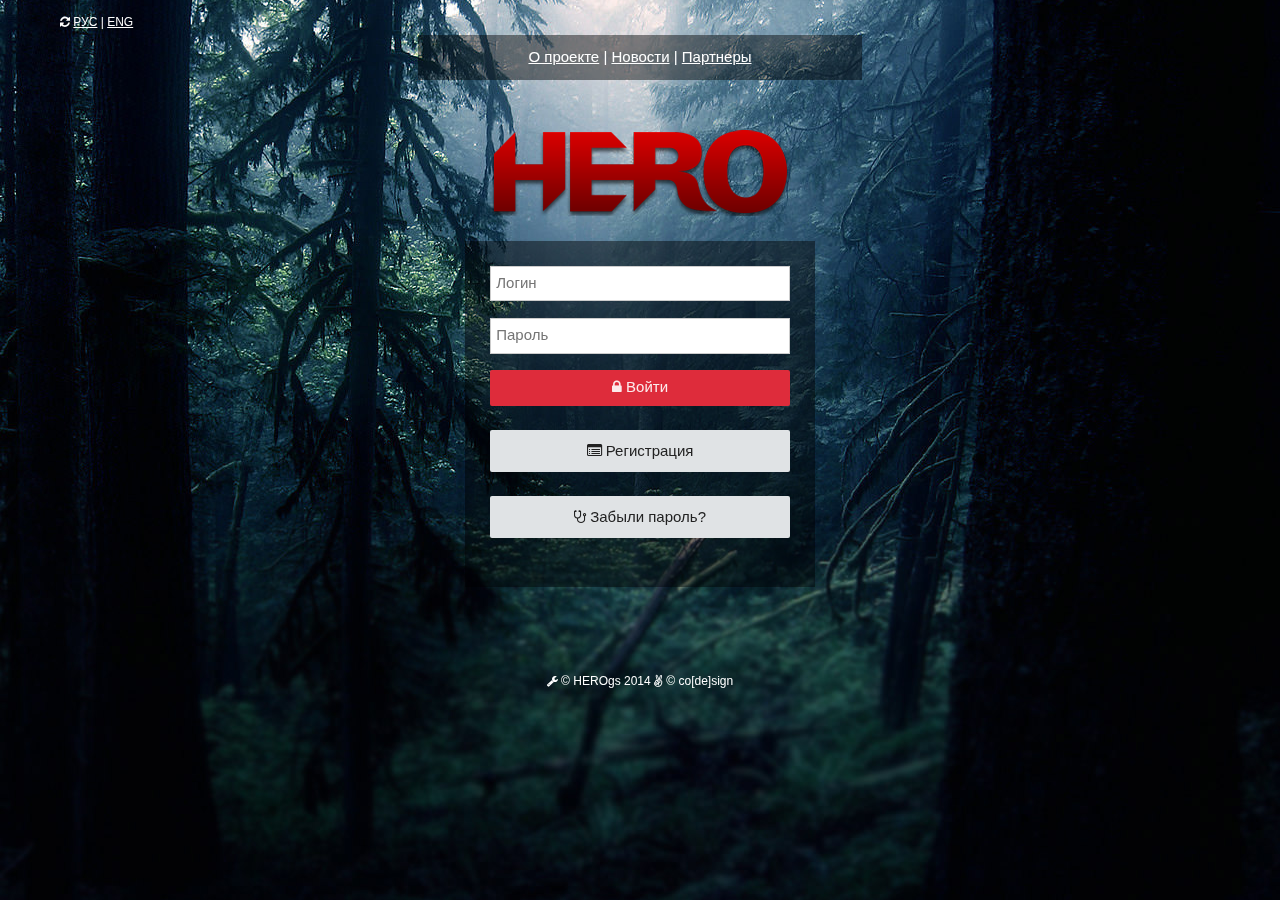
==== index.html @ 60b7c5f4 "все окна сделаны" ====
<!DOCTYPE html>
<html xmlns="http://www.w3.org/1999/html">
<head>
    <title>HEROgs</title>

    <meta charset="utf-8" />
    <meta name="viewport" content="width=device-width, initial-scale=1" />

    <link rel="stylesheet" href="css/kube.min.css" />
    <link rel="stylesheet" href="css/foo.css"/>
    <link href="//maxcdn.bootstrapcdn.com/font-awesome/4.2.0/css/font-awesome.min.css" rel="stylesheet">
    <script src="//cdnjs.cloudflare.com/ajax/libs/jquery/2.1.1/jquery.js"></script>
    <script src="js/kube.min.js"></script>

</head>
<body>

<div id="bg">
    <img src="img/back.jpg" alt="">
</div>
<!--<img src="img/back.jpg" alt="" class="bg">-->
<header id="header">
<div class="units-row end">
    <div class="wrap"><div class="lang"><i class="fa fa-refresh"></i> <a href="">РУС</a> | <a href="">ENG</a></div>
        <div class="unit-centered unit-40">
            <div class="navigation-toggle" data-tools="navigation-toggle" data-target="#navbar-top">
                <span><i class="fa fa-hand-o-left"></i></span>
            </div>
            <div id="navbar-top" class="center">
                <a href="#" data-tools="modal" data-width="700" data-blur="true" data-title="О проекте" data-content="about.html">О проекте</a> | <a href="#" data-tools="modal" data-width="700" data-blur="true" data-title="Новости" data-content="news.html">Новости</a> | <a href="#" data-tools="modal" data-width="700" data-blur="true" data-title="Партнеры" data-content="partner.html">Партнеры</a>
            </div>
        </div>
    </div>
</div>
</header>
<!-- ************************************************************ -->
<div class="wrap center logo">
<img src="img/logo.png" alt=""/>
    <div class="w">
        <form method="post" action="" class="forms">
            <label>
                <input type="text" name="login" placeholder="Логин" class="width-100" />
            </label>
            <label>
                <input type="password" name="password" placeholder="Пароль" class="width-100" />
            </label>
            <p>
                <button class="btn btn-red width-100"><i class="fa fa-lock"></i> Войти</button>
            </p>
        </form>
        <p><button class="btn width-100" id="show-modal"
                   data-tools="modal" data-width="600" data-blur="true" data-title="Регистрация нового пользователя" data-content="reg.html">
            <i class="fa fa-list-alt"></i> Регистрация
        </button></p>
            <p><button class="btn width-100" id="show-modal"
                          data-tools="modal" data-width="600"  data-blur="true" data-title="Забыли пароль?" data-content="zab.html">
                <i class="fa fa-stethoscope"></i> Забыли пароль?
        </button></p>
    </div>
</div>


<!-- ************************************************************ -->
<footer id="footer">
    <div class="wrap">
        <div class="units-row">
            <div class="unit-100">
                <!--<div class="navigation-toggle" data-tools="navigation-toggle" data-target="#navbar-bottom">-->
                    <!--<span><i class="fa fa-hand-o-left"></i></span>-->
                <!--</div>-->
                <!--<div id="navbar-bottom">-->
                    <!--fsdfhsdfhdfjhdfjsdfjdfsj-->
                <!--</div>-->
                <p><i class="fa fa-wrench"></i> &copy; HEROgs 2014 <i class="fa fa-angellist"></i> &copy; co[de]sign</p>
            </div>
        </div>
    </div>
</footer>
</body>
</html>
---- css/kube.min.css ----
*,*:before,*:after{-webkit-box-sizing:border-box;-moz-box-sizing:border-box;box-sizing:border-box}html{font-family:sans-serif;-ms-text-size-adjust:100%;-webkit-text-size-adjust:100%}html,body,div,span,object,iframe,p,blockquote,pre,a,abbr,acronym,address,big,cite,code,del,dfn,em,img,ins,kbd,q,s,samp,small,strike,strong,sub,sup,tt,var,b,u,i,center,dl,dt,dd,ol,ul,li,fieldset,form,label,legend,table,caption,tbody,tfoot,thead,tr,th,td,article,aside,canvas,details,embed,figure,figcaption,footer,header,hgroup,menu,nav,output,ruby,section,summary,time,mark,audio,video,h1,h2,h3,h4,h5,h6{margin:0;padding:0;border:0;outline:0;font-size:100%;vertical-align:baseline;background:transparent}a:active,a:hover{outline:0}article,aside,details,figcaption,figure,footer,header,hgroup,main,nav,section,embed,object,iframe,audio,video,canvas,progress,meter,output,textarea{display:block}audio:not([controls]){display:none;height:0}blockquote,q{quotes:none}blockquote p:before,blockquote p:after,q:before,q:after{content:'';content:none}table{border-collapse:collapse;border-spacing:0}caption,th,td{text-align:left;vertical-align:top}thead th,thead td{font-weight:bold;vertical-align:bottom}a img,th img,td img{vertical-align:top}button,input,select,textarea{margin:0}textarea{overflow:auto;vertical-align:top;resize:vertical}button{width:auto;overflow:visible}input[type="reset"],input[type="submit"],input[type="file"],input[type="radio"],input[type="checkbox"],select,button{cursor:pointer}input[type="radio"],input[type="checkbox"]{font-size:110%;position:relative;top:-1px;margin-right:3px}input[type="search"]{-webkit-appearance:textfield}input[type="search"]::-webkit-search-decoration,input[type="search"]::-webkit-search-cancel-button{-webkit-appearance:none}hr{display:block;height:1px;border:0;border-top:1px solid #ddd}img,video,audio,embed,object{max-width:100%}img,video,embed,object{height:auto}embed,object{height:100%}img{vertical-align:middle;-ms-interpolation-mode:bicubic}body{font-family:"Helvetica Neue",Helvetica,Tahoma,sans-serif;font-size:.9375em;line-height:1.65em;background:#fff;color:#222}a{color:#134da5}a:focus,a:hover{color:#de2c3b}h1,h2,h3,h4,h5,h6,.h1,.h2,.h3,.h4,.h5,.h6{font-family:"Helvetica Neue",Helvetica,Tahoma,sans-serif;font-weight:bold;color:#000;text-rendering:optimizeLegibility;margin:0 0 .5em 0}h1,.h1,h2,.h2{line-height:1.1}h3,.h3,h4,.h4{line-height:1.3}h1,.h1{font-size:2.25em}h2,.h2{font-size:1.5em;margin-bottom:.7em}h3,.h3{font-size:1.3125em}h4,.h4{font-size:1.125em}h5,.h5{font-size:1em}h6,.h6{font-size:.75em;text-transform:uppercase}.lead{font-size:1.3125em;line-height:1.5;margin-bottom:1.0999999999999999em}p,ul,ol,dl,dd,dt,blockquote,td,th{line-height:1.65em}ul,ol,ul ul,ol ol,ul ol,ol ul{margin:0 0 0 3.3em}ul li,ol li{text-align:left}ol ol li{list-style-type:lower-alpha}ol ol ol li{list-style-type:lower-roman}p,ul,ol,dl,blockquote,hr,pre,table,form,fieldset,figure,address{margin-bottom:1.65em}blockquote{position:relative;font-style:italic;font-size:1.125em;margin-left:2.4749999999999996em;padding-left:1.65em;border-left:2px solid #ddd}blockquote p{margin-bottom:.5em}blockquote small,cite{color:rgba(0,0,0,0.4);font-style:italic}small,blockquote cite{font-size:12.75px;line-height:1}address{font-style:normal}dl dt{font-weight:bold}dd{margin-left:1.65em}s,del{text-decoration:line-through}abbr[title],dfn[title]{border-bottom:1px dotted #0f0f0f;cursor:help}strong,b{font-weight:bold}em,i{font-style:italic}sub,sup{font-size:11.25px;line-height:0;position:relative}sup{top:-0.5em}sub{bottom:-0.25em}figcaption{margin:.3em 0;font-size:12.75px;font-style:italic}ins,u{text-decoration:underline}mark{background-color:#ffc800;color:#0f0f0f;text-decoration:none}pre,code,kbd,samp,var,output{font-size:90%;font-style:normal;font-family:Menlo,Monaco,Consolas,"Courier New",monospace}pre{margin-top:1.65em;font-size:100%;line-height:1.5;color:#222;overflow:auto}code,samp,kbd{padding:3px 6px 2px 6px;display:inline-block;line-height:1;border-radius:2px}code{background:#f4f4f4;border:1px solid #d4d4d4}pre code{font-size:100%;border:0;padding:0;background:0;line-height:1.65em}var{color:rgba(0,0,0,0.5)}samp{background:#d3e3fb;border:1px solid #b2cef8}kbd{background:#0f0f0f;color:rgba(255,255,255,0.85);white-space:nowrap}button:active,button:focus{outline:0}textarea,select{font-family:"Helvetica Neue",Helvetica,Tahoma,sans-serif;font-size:1em;box-shadow:none}textarea,select[multiple],select[multiple="multiple"]{padding:.3em .35em;line-height:1.35em;width:100%}input[type="text"],input[type="password"],input[type="email"],input[type="url"],input[type="phone"],input[type="tel"],input[type="number"],input[type="datetime"],input[type="date"],input[type="month"],input[type="color"],input[type="time"],input[type="search"],input[type="datetime-local"]{font-family:"Helvetica Neue",Helvetica,Tahoma,sans-serif;font-size:1em;box-shadow:none;padding:.3em .35em;line-height:1.65em;border-radius:0;outline:0}select[multiple],select[multiple="multiple"],textarea,input[type="text"],input[type="password"],input[type="email"],input[type="url"],input[type="phone"],input[type="tel"],input[type="number"],input[type="datetime"],input[type="date"],input[type="month"],input[type="color"],input[type="time"],input[type="search"],input[type="datetime-local"]{background:#fff;border:1px solid #ccc;position:relative;z-index:2;-webkit-appearance:none}textarea[disabled],input[type="text"][disabled],input[type="password"][disabled],input[type="email"][disabled],input[type="url"][disabled],input[type="phone"][disabled],input[type="tel"][disabled],input[type="number"][disabled],input[type="datetime"][disabled],input[type="date"][disabled],input[type="month"][disabled],input[type="color"][disabled],input[type="time"][disabled],input[type="search"][disabled],input[type="datetime-local"][disabled]{resize:none;color:rgba(0,0,0,0.5)}select[disabled],input[type="checkbox"][disabled],input[type="radio"][disabled]{cursor:default}input::-moz-focus-inner,button::-moz-focus-inner{border:0;padding:0}input[type="range"]{position:relative;top:3px}select{margin-bottom:0!important}fieldset{padding:1.65em;margin-bottom:1.65em;border:1px solid #ccc}fieldset *:last-child{margin-bottom:0!important}legend{font-weight:bold;padding:0 1em;margin-left:-1em}table{max-width:100%;width:100%;empty-cells:show}table caption{text-transform:uppercase;padding:0 1.0999999999999999em;color:rgba(0,0,0,0.4);font-size:12.75px}table th,table td{border-bottom:1px solid #eee;padding:.825em 1.0999999999999999em}table tfoot th,table tfoot td{color:rgba(0,0,0,0.4)}.units-container:after,.units-row:after{content:"";display:table;clear:both}.units-container:after,.units-row:after{content:"";display:table;clear:both}.units-container{padding-top:1px;margin-top:-1px}.units-row{margin-bottom:1.65em}.width-100,.unit-100{width:100%}.width-90,.unit-90{width:90%}.width-80,.unit-80{width:80%}.width-75,.unit-75{width:75%}.width-70,.unit-70{width:70%}.width-66,.unit-66{width:66.6%}.width-65,.unit-65{width:65%}.width-60,.unit-60{width:60%}.width-50,.unit-50{width:50%}.width-40,.unit-40{width:40%}.width-35,.unit-35{width:35%}.width-33,.unit-33{width:33.3%}.width-30,.unit-30{width:30%}.width-25,.unit-25{width:25%}.width-20,.unit-20{width:20%}.width-10,.unit-10{width:10%}.units-row .unit-90,.units-row .unit-80,.units-row .unit-75,.units-row .unit-70,.units-row .unit-66,.units-row .unit-65,.units-row .unit-60,.units-row .unit-50,.units-row .unit-40,.units-row .unit-35,.units-row .unit-33,.units-row .unit-30,.units-row .unit-25,.units-row .unit-20,.units-row .unit-10{float:left;margin-left:3%}.units-row .unit-90:first-child,.units-row .unit-80:first-child,.units-row .unit-75:first-child,.units-row .unit-70:first-child,.units-row .unit-66:first-child,.units-row .unit-65:first-child,.units-row .unit-60:first-child,.units-row .unit-50:first-child,.units-row .unit-40:first-child,.units-row .unit-35:first-child,.units-row .unit-33:first-child,.units-row .unit-30:first-child,.units-row .unit-25:first-child,.units-row .unit-20:first-child,.units-row .unit-10:first-child{margin-left:0}.units-row .unit-90{width:89.7%}.units-row .unit-80{width:79.4%}.units-row .unit-75{width:74.25%}.units-row .unit-70{width:69.1%}.units-row .unit-66{width:65.66666666666666%}.units-row .unit-65{width:65.66666666666666%}.units-row .unit-60{width:58.800000000000004%}.units-row .unit-50{width:48.5%}.units-row .unit-40{width:38.2%}.units-row .unit-35{width:31.333333333333332%}.units-row .unit-33{width:31.333333333333332%}.units-row .unit-30{width:27.9%}.units-row .unit-25{width:22.75%}.units-row .unit-20{width:17.6%}.units-row .unit-10{width:7.3%}.unit-push-90,.unit-push-80,.unit-push-75,.unit-push-70,.unit-push-66,.unit-push-65,.unit-push-60,.unit-push-50,.unit-push-40,.unit-push-35,.unit-push-33,.unit-push-30,.unit-push-25,.unit-push-20,.unit-push-10{position:relative}.unit-push-90{left:92.7%}.unit-push-80{left:82.4%}.unit-push-75{left:77.25%}.unit-push-70{left:72.1%}.unit-push-66{left:68.66666666666666%}.unit-push-65{left:68.66666666666666%}.unit-push-60{left:61.800000000000004%}.unit-push-50{left:51.5%}.unit-push-40{left:41.2%}.unit-push-35{left:34.33333333333333%}.unit-push-33{left:34.33333333333333%}.unit-push-30{left:30.9%}.unit-push-25{left:25.75%}.unit-push-20{left:20.6%}.unit-push-10{left:10.3%}.units-row .unit-push-right{float:right}.units-row .unit-role-right{margin-left:3%;float:right}.units-row .unit-role-left{margin-left:0}.centered,.unit-centered{float:none!important;margin:0 auto!important}.unit-padding{padding:1.65em}.units-padding .unit-100,.units-padding .unit-90,.units-padding .unit-80,.units-padding .unit-75,.units-padding .unit-70,.units-padding .unit-66,.units-padding .unit-65,.units-padding .unit-60,.units-padding .unit-50,.units-padding .unit-40,.units-padding .unit-35,.units-padding .unit-33,.units-padding .unit-30,.units-padding .unit-25,.units-padding .unit-20,.units-padding .unit-10{padding:1.65em}.units-split .unit-90,.units-split .unit-80,.units-split .unit-75,.units-split .unit-70,.units-split .unit-66,.units-split .unit-65,.units-split .unit-60,.units-split .unit-50,.units-split .unit-40,.units-split .unit-35,.units-split .unit-33,.units-split .unit-30,.units-split .unit-25,.units-split .unit-20,.units-split .unit-10{margin-left:0}.units-split .unit-90{width:90%}.units-split .unit-80{width:80%}.units-split .unit-75{width:75%}.units-split .unit-70{width:70%}.units-split .unit-66{width:66.6%}.units-split .unit-65{width:65%}.units-split .unit-60{width:60%}.units-split .unit-50{width:50%}.units-split .unit-40{width:40%}.units-split .unit-35{width:35%}.units-split .unit-33{width:33.3%}.units-split .unit-30{width:30%}.units-split .unit-25{width:25%}.units-split .unit-20{width:20%}.units-split .unit-10{width:10%}.blocks-2,.blocks-3,.blocks-4,.blocks-5,.blocks-6{padding-left:0;list-style:none;margin-left:-3%}.blocks-2:after,.blocks-3:after,.blocks-4:after,.blocks-5:after,.blocks-6:after{content:"";display:table;clear:both}.blocks-2:after,.blocks-3:after,.blocks-4:after,.blocks-5:after,.blocks-6:after{content:"";display:table;clear:both}.blocks-2>li,.blocks-3>li,.blocks-4>li,.blocks-5>li,.blocks-6>li{height:auto;float:left;margin-bottom:1.65em;margin-left:3%}.blocks-2>li ul,.blocks-3>li ul,.blocks-4>li ul,.blocks-5>li ul,.blocks-6>li ul{list-style-type:disc}.blocks-2>li ul ul,.blocks-3>li ul ul,.blocks-4>li ul ul,.blocks-5>li ul ul,.blocks-6>li ul ul{list-style-type:circle}.blocks-2>li li,.blocks-3>li li,.blocks-4>li li,.blocks-5>li li,.blocks-6>li li{float:none;margin:0}.blocks-2>li{width:47%}.blocks-3>li{width:30.333333333333332%}.blocks-4>li{width:22%}.blocks-5>li{width:17%}.blocks-6>li{width:13.666666666666666%}.block-first{clear:both}table.table-bordered td,table.table-bordered th{border:1px solid #eee}table.table-simple td,table.table-simple th,table.table-simple caption{border:0;padding-left:0}table.table-flat td,table.table-flat th,table.table-flat caption{border:0;padding:0}table.table-stroked td,table.table-stroked th{border-bottom:1px solid #eee}table.table-stripped tbody tr:nth-child(odd) td{background:#f8f8f8}table.table-hovered tbody tr:hover td{background-color:#f4f4f4}.table-container{width:100%;overflow:auto;margin-bottom:1.65em}.table-container table{margin-bottom:0}.table-container::-webkit-scrollbar{-webkit-appearance:none;width:14px;height:14px}.table-container::-webkit-scrollbar-thumb{border-radius:8px;border:3px solid #fff;background-color:rgba(0,0,0,0.3)}.forms .btn,.forms input[type="submit"].btn,.forms button,.forms input[type="submit"],.forms input[type="reset"]{padding:.3625em 1.3em}.forms .btn-outline{padding:.3em 1.3em}.forms .btn-outline.bold{padding:.2375em 1.3em}.forms label{display:block;margin-bottom:1.0999999999999999em}.forms input[type="text"],.forms input[type="password"],.forms input[type="email"],.forms input[type="url"],.forms input[type="phone"],.forms input[type="tel"],.forms input[type="number"],.forms input[type="datetime"],.forms input[type="date"],.forms input[type="month"],.forms input[type="color"],.forms input[type="time"],.forms input[type="search"],.forms input[type="range"],.forms input[type="file"],.forms input[type="datetime-local"],.forms textarea,.forms select{display:block}.forms-inline input[type="text"],.forms-inline-list input[type="text"],.forms-inline input[type="password"],.forms-inline-list input[type="password"],.forms-inline input[type="email"],.forms-inline-list input[type="email"],.forms-inline input[type="url"],.forms-inline-list input[type="url"],.forms-inline input[type="phone"],.forms-inline-list input[type="phone"],.forms-inline input[type="tel"],.forms-inline-list input[type="tel"],.forms-inline input[type="number"],.forms-inline-list input[type="number"],.forms-inline input[type="datetime"],.forms-inline-list input[type="datetime"],.forms-inline input[type="date"],.forms-inline-list input[type="date"],.forms-inline input[type="month"],.forms-inline-list input[type="month"],.forms-inline input[type="color"],.forms-inline-list input[type="color"],.forms-inline input[type="time"],.forms-inline-list input[type="time"],.forms-inline input[type="search"],.forms-inline-list input[type="search"],.forms-inline input[type="range"],.forms-inline-list input[type="range"],.forms-inline input[type="file"],.forms-inline-list input[type="file"],.forms-inline input[type="datetime-local"],.forms-inline-list input[type="datetime-local"],.forms-inline textarea,.forms-inline-list textarea,.forms-inline select,.forms-inline-list select{display:inline-block}.forms-list,.forms-inline,.forms-inline-list{margin:0;padding:0;margin-bottom:1.0999999999999999em;list-style:none}.forms-list label,.forms-inline label,.forms-inline-list li,.forms-inline-list li label{display:inline-block;margin-bottom:0}.forms-inline-list li label{margin-right:.825em}.forms-inline-list li{margin-bottom:3px}.forms-list li{margin-bottom:6px}.forms-desc{margin-top:4px;color:rgba(0,0,0,0.4);font-size:12.75px;line-height:1.4em}input[type="text"],input[type="password"],input[type="email"],input[type="url"],input[type="phone"],input[type="tel"],input[type="number"],input[type="datetime"],input[type="date"],input[type="month"],input[type="color"],input[type="time"],input[type="search"],input[type="datetime-local"],textarea{-moz-transition:border ease .5s;transition:border ease .5s}.error,.success{font-weight:normal;font-size:12.75px}input.input-error,textarea.input-error,select.input-error,.input-error{border-color:#de2c3b;box-shadow:0 0 0 2px rgba(222,44,59,0.3),0 1px 2px rgba(0,0,0,0.2) inset}input.input-success,textarea.input-success,select.input-success,.input-success{border-color:#2c9f42;box-shadow:0 0 0 2px rgba(44,159,66,0.3),0 1px 2px rgba(0,0,0,0.2) inset}input.input-gray,textarea.input-gray,select.input-gray,.input-gray{border-color:#b3b6b7;box-shadow:0 0 0 2px rgba(179,182,183,0.4),0 1px 2px rgba(0,0,0,0.2) inset}input[type="text"]:focus,input[type="password"]:focus,input[type="email"]:focus,input[type="url"]:focus,input[type="phone"]:focus,input[type="tel"]:focus,input[type="number"]:focus,input[type="datetime"]:focus,input[type="date"]:focus,input[type="month"]:focus,input[type="color"]:focus,input[type="time"]:focus,input[type="search"]:focus,input[type="datetime-local"]:focus,textarea:focus{outline:0;border-color:#2575ed;box-shadow:0 0 0 2px rgba(37,117,237,0.3),0 1px 2px rgba(0,0,0,0.2) inset}input.input-search,input[type="search"]{padding-right:.5em;padding-left:.5em;margin-bottom:0;border-radius:15px}input.input-on-black{border:1px solid rgba(255,255,255,0.1);background:rgba(255,255,255,0.35)}input.input-on-black::-webkit-input-placeholder{color:rgba(255,255,255,0.6)}input.input-on-black::-moz-placeholder{color:rgba(255,255,255,0.6)}input.input-on-black:focus,input.input-on-black.active{border:1px solid #fff;background:#fff;box-shadow:none}input.input-on-black:focus::-webkit-input-placeholder,input.input-on-black.active::-webkit-input-placeholder{color:#aaa}input.input-on-black:focus::-moz-placeholder,input.input-on-black.active::-moz-placeholder{color:#aaa}input.input-big{font-size:18px}input.input-small{font-size:12.75px}input.input-smaller{font-size:11.25px}.input-groups{display:table!important}.input-groups input{width:100%}.input-groups input,.input-groups .input-append,.input-groups .input-prepend,.input-groups .btn-append{display:table-cell!important}.input-groups .btn-append,.input-groups .input-append,.input-groups .input-prepend{width:1%;vertical-align:middle}.input-groups .input-append,.input-groups .input-prepend{background-color:#f4f4f4;border:1px solid #d4d4d4;margin:0;padding:.45em .75em .15em .75em;color:rgba(0,0,0,0.6);line-height:1.65em;font-size:12.75px;white-space:nowrap}.input-groups .input-prepend{border-right:0}.input-groups .input-append{position:relative;z-index:1;border-left:none}.input-groups .btn-append .btn{display:block;height:auto;border-radius:0 2px 2px 0}.navbar{font-size:105%;margin-bottom:1.65em}.navbar:after{content:"";display:table;clear:both}.navbar:after{content:"";display:table;clear:both}.navbar.navbar-left{float:left}.navbar.navbar-right{float:right}.navbar ul{list-style:none;margin:0}.navbar ul:after{content:"";display:table;clear:both}.navbar ul:after{content:"";display:table;clear:both}.navbar li{float:left;margin-right:1.65em}.navbar.navbar-right li{margin-right:0;margin-left:1.65em}.navbar a,.navbar span{display:block;text-decoration:none}.navbar a:hover{color:#de2c3b;text-decoration:underline}.navbar li.active a,.navbar span{text-decoration:none;cursor:text;color:rgba(0,0,0,0.4)}.navigation-toggle{display:none;text-transform:uppercase;position:relative;color:#0f0f0f;background-color:#fff}.navigation-toggle:after{position:absolute;z-index:1;top:50%;margin-top:-12px;left:10px;content:"\2630";font-size:24px;line-height:1}.navigation-toggle.navigation-toggle-black{background-color:#0f0f0f;color:#fff}.navigation-toggle.navigation-toggle-show{margin-bottom:1.65em}.navigation-toggle span{position:relative;z-index:2;cursor:pointer;display:block;padding:10px 20px 10px 40px}.navigation-fixed{position:fixed;top:0;left:0;z-index:101}.navbar-pills a,.navbar-pills span{padding:.825em 1.65em}.navbar-pills a:hover{color:#0f0f0f;background:#eee}.navbar-pills li.active a,.navbar-pills span{text-decoration:none;cursor:text;color:rgba(0,0,0,0.4);background:#eee}.navbar-pills li{margin-right:1px}.navbar-pills.navbar-right li{margin-left:1px}.fullwidth ul{width:100%}.fullwidth li{float:none!important;margin:0;display:table-cell;width:1%;text-align:center}.fullwidth li a,.fullwidth li span{display:block}.nav{margin-bottom:1.65em}.nav ul{list-style:none;margin:0}.nav ul li ul{margin-left:2em;font-size:.95em}.nav a,.nav span{display:block;padding:.5em 0}.nav a{color:#0f0f0f;text-decoration:none}.nav a:hover{color:#de2c3b;text-decoration:underline}.nav li.active a,.nav span{text-decoration:none;cursor:text;color:rgba(0,0,0,0.4)}.nav i.fa{width:1.65em}.nav-stacked li{margin-bottom:1px}.nav-stacked a,.nav-stacked span{padding:.6em .7em}.nav-stacked a{background:#f6f6f6}.nav-stacked a:hover{color:#000;background:#eee}.nav-stacked li.active a,.nav-stacked span{background:#fff;text-decoration:none;cursor:text;color:rgba(0,0,0,0.3)}.nav-stats li{position:relative}.nav-stats a,.nav-stats span{padding-right:50px}.nav-stats sup,.nav-stats .badge{position:absolute;top:50%;right:0}.nav-stats sup{color:rgba(0,0,0,0.4)}.nav-stats .badge{margin-top:-8px}.nav-tabs{border-bottom:1px solid #e3e3e3;margin-bottom:1.65em}.nav-tabs:after{content:"";display:table;clear:both}.nav-tabs:after{content:"";display:table;clear:both}.nav-tabs ul{list-style:none;margin:0}.nav-tabs li{float:left;margin-right:2px}.nav-tabs a,.nav-tabs span{display:block;line-height:1;padding:.825em 1.65em;border:1px solid transparent}.nav-tabs a{color:rgba(0,0,0,0.5);text-decoration:none}.nav-tabs a:focus,.nav-tabs a:hover{color:#0f0f0f;text-decoration:underline;background-color:#eee}.nav-tabs li.active a,.nav-tabs span{color:#0f0f0f;background:#fff;position:relative;border:1px solid #ddd;border-bottom:1px solid #fff;bottom:-1px;cursor:default;text-decoration:none}.breadcrumbs{margin-bottom:1.65em}.breadcrumbs:after{content:"";display:table;clear:both}.breadcrumbs:after{content:"";display:table;clear:both}.breadcrumbs ul{font-size:.9em;color:rgba(0,0,0,0.4);list-style:none;margin:0}.breadcrumbs ul:after{content:"";display:table;clear:both}.breadcrumbs ul:after{content:"";display:table;clear:both}.breadcrumbs li{float:left;margin-right:5px}.breadcrumbs li+li:before{content:" > ";color:#aaa;font-size:12px;margin:0 7px 0 5px;position:relative;top:-1px}.breadcrumbs.breadcrumbs-path li+li:before{content:" / ";top:0}.breadcrumbs a{color:#0f0f0f;text-decoration:none}.breadcrumbs a:hover{color:#0f0f0f;text-decoration:underline}.breadcrumbs li.active a,.breadcrumbs span,.breadcrumbs li.active a:hover{text-decoration:none;cursor:text;color:rgba(0,0,0,0.4)}.pagination{position:relative;left:-9px;margin-left:0;list-style:none}.pagination:after{content:"";display:table;clear:both}.pagination:after{content:"";display:table;clear:both}.pagination li{float:left;margin-right:2px}.pagination a,.pagination span{display:block;padding:7px 9px;line-height:1;border-radius:2px;color:#0f0f0f;text-decoration:none}.pagination span,.pagination li.active a,.pagination li.active a:hover{color:#fff;background-color:#0f0f0f;cursor:text}.pagination a:focus,.pagination a:hover{text-decoration:none;background-color:#0f0f0f;color:#fff}.btn,input[type="submit"].btn{display:inline-block;vertical-align:top;font-family:"Helvetica Neue",Helvetica,Tahoma,sans-serif;font-size:1em;font-weight:400;line-height:1.65em;text-align:center;text-decoration:none;color:#222;-webkit-appearance:none;outline:0;margin:0;border:0;border-radius:2px;box-shadow:none;cursor:pointer;background:#e0e3e5;padding:.55em 2.5em}.btn:hover,input[type="submit"].btn:hover{color:rgba(0,0,0,0.5);background:#b3b6b7}.btn::-moz-focus-inner{border:0;padding:0}.btn-big,input[type="submit"].btn-big{font-size:18px}.btn-small,input[type="submit"].btn-small{font-size:12.75px}.btn-smaller,input[type="submit"].btn-smaller{font-size:11.25px;vertical-align:baseline}.btn-round{border-radius:15px}.btn-outline,input[type="submit"].btn-outline{background:0;padding:.48750000000000004em 2.5em;border:1px solid #0f0f0f}.btn-outline:hover,input[type="submit"].btn-outline:hover{border-color:#b3b6b7}.btn-outline.btn-active{padding:.55em 2.5em}.btn-outline.bold{border-width:2px;padding:.42500000000000004em 2.5em}.btn-active,.btn[disabled],.btn-disabled{background:0;background:#b3b6b7;color:rgba(0,0,0,0.5)}.btn-active:hover,.btn[disabled]:hover,.btn-disabled:hover{color:rgba(0,0,0,0.5);background:#b3b6b7}.btn-active{box-shadow:0 1px 3px rgba(0,0,0,0.4) inset}.btn-outline.btn[disabled],.btn-outline.btn-disabled{background:0;box-shadow:none;color:rgba(0,0,0,0.3);border:1px solid rgba(0,0,0,0.1)}.btn-outline.btn-active{background:0;color:rgba(0,0,0,0.4);border:0;box-shadow:0 1px 3px rgba(0,0,0,0.2) inset}.btn[disabled],.btn-disabled{cursor:default;box-shadow:none}.btn-blue,input[type="submit"].btn-blue{color:rgba(255,255,255,0.9);background:#2575ed}.btn-blue:hover,input[type="submit"].btn-blue:hover{color:rgba(255,255,255,0.6);background:#1a52a5}.btn-blue.btn-active,input[type="submit"].btn-blue.btn-active{box-shadow:0 1px 4px rgba(0,0,0,0.5) inset}.btn-blue.btn-active,input[type="submit"].btn-blue.btn-active,.btn-blue.btn-disabled,input[type="submit"].btn-blue.btn-disabled,.btn-blue.btn[disabled],input[type="submit"].btn-blue.btn[disabled]{color:rgba(255,255,255,0.5);background:#1a52a5}.btn-blue.btn-active:hover,input[type="submit"].btn-blue.btn-active:hover,.btn-blue.btn-disabled:hover,input[type="submit"].btn-blue.btn-disabled:hover,.btn-blue.btn[disabled]:hover,input[type="submit"].btn-blue.btn[disabled]:hover{color:rgba(255,255,255,0.5)}.btn-blue.btn-outline,input[type="submit"].btn-blue.btn-outline{background:0;border-color:#2575ed;color:#2575ed}.btn-blue.btn-outline:hover,input[type="submit"].btn-blue.btn-outline:hover{color:rgba(255,255,255,0.9);background:#2575ed}.btn-blue.btn-outline.btn[disabled],input[type="submit"].btn-blue.btn-outline.btn[disabled],.btn-blue.btn-outline.btn-disabled,input[type="submit"].btn-blue.btn-outline.btn-disabled{background:0;box-shadow:none;color:rgba(37,117,237,0.4);border:1px solid rgba(37,117,237,0.3)}.btn-blue.btn-outline.btn-active,input[type="submit"].btn-blue.btn-outline.btn-active{background:0;color:rgba(37,117,237,0.6);border:0;box-shadow:0 1px 3px rgba(26,82,165,0.6) inset}.btn-blue:hover,input[type="submit"].btn-blue:hover{color:rgba(255,255,255,0.6);background:#1a52a5}.btn-blue.btn-active,input[type="submit"].btn-blue.btn-active{box-shadow:0 1px 4px rgba(0,0,0,0.5) inset}.btn-blue.btn-active,input[type="submit"].btn-blue.btn-active,.btn-blue.btn-disabled,input[type="submit"].btn-blue.btn-disabled,.btn-blue.btn[disabled],input[type="submit"].btn-blue.btn[disabled]{color:rgba(255,255,255,0.5);background:#1a52a5}.btn-blue.btn-active:hover,input[type="submit"].btn-blue.btn-active:hover,.btn-blue.btn-disabled:hover,input[type="submit"].btn-blue.btn-disabled:hover,.btn-blue.btn[disabled]:hover,input[type="submit"].btn-blue.btn[disabled]:hover{color:rgba(255,255,255,0.5)}.btn-blue.btn-outline,input[type="submit"].btn-blue.btn-outline{background:0;border-color:#2575ed;color:#2575ed}.btn-blue.btn-outline:hover,input[type="submit"].btn-blue.btn-outline:hover{color:rgba(255,255,255,0.9);background:#2575ed}.btn-blue.btn-outline.btn[disabled],input[type="submit"].btn-blue.btn-outline.btn[disabled],.btn-blue.btn-outline.btn-disabled,input[type="submit"].btn-blue.btn-outline.btn-disabled{background:0;box-shadow:none;color:rgba(37,117,237,0.4);border:1px solid rgba(37,117,237,0.3)}.btn-blue.btn-outline.btn-active,input[type="submit"].btn-blue.btn-outline.btn-active{background:0;color:rgba(37,117,237,0.6);border:0;box-shadow:0 1px 3px rgba(26,82,165,0.6) inset}.btn-red,input[type="submit"].btn-red{color:rgba(255,255,255,0.9);background:#de2c3b}.btn-red:hover,input[type="submit"].btn-red:hover{color:rgba(255,255,255,0.6);background:#b2232f}.btn-red.btn-active,input[type="submit"].btn-red.btn-active{box-shadow:0 1px 4px rgba(0,0,0,0.5) inset}.btn-red.btn-active,input[type="submit"].btn-red.btn-active,.btn-red.btn-disabled,input[type="submit"].btn-red.btn-disabled,.btn-red.btn[disabled],input[type="submit"].btn-red.btn[disabled]{color:rgba(255,255,255,0.5);background:#b2232f}.btn-red.btn-active:hover,input[type="submit"].btn-red.btn-active:hover,.btn-red.btn-disabled:hover,input[type="submit"].btn-red.btn-disabled:hover,.btn-red.btn[disabled]:hover,input[type="submit"].btn-red.btn[disabled]:hover{color:rgba(255,255,255,0.5)}.btn-red.btn-outline,input[type="submit"].btn-red.btn-outline{background:0;border-color:#de2c3b;color:#de2c3b}.btn-red.btn-outline:hover,input[type="submit"].btn-red.btn-outline:hover{color:rgba(255,255,255,0.9);background:#de2c3b}.btn-red.btn-outline.btn[disabled],input[type="submit"].btn-red.btn-outline.btn[disabled],.btn-red.btn-outline.btn-disabled,input[type="submit"].btn-red.btn-outline.btn-disabled{background:0;box-shadow:none;color:rgba(222,44,59,0.4);border:1px solid rgba(222,44,59,0.3)}.btn-red.btn-outline.btn-active,input[type="submit"].btn-red.btn-outline.btn-active{background:0;color:rgba(222,44,59,0.6);border:0;box-shadow:0 1px 3px rgba(178,35,47,0.6) inset}.btn-red:hover,input[type="submit"].btn-red:hover{color:rgba(255,255,255,0.6);background:#b2232f}.btn-red.btn-active,input[type="submit"].btn-red.btn-active{box-shadow:0 1px 4px rgba(0,0,0,0.5) inset}.btn-red.btn-active,input[type="submit"].btn-red.btn-active,.btn-red.btn-disabled,input[type="submit"].btn-red.btn-disabled,.btn-red.btn[disabled],input[type="submit"].btn-red.btn[disabled]{color:rgba(255,255,255,0.5);background:#b2232f}.btn-red.btn-active:hover,input[type="submit"].btn-red.btn-active:hover,.btn-red.btn-disabled:hover,input[type="submit"].btn-red.btn-disabled:hover,.btn-red.btn[disabled]:hover,input[type="submit"].btn-red.btn[disabled]:hover{color:rgba(255,255,255,0.5)}.btn-red.btn-outline,input[type="submit"].btn-red.btn-outline{background:0;border-color:#de2c3b;color:#de2c3b}.btn-red.btn-outline:hover,input[type="submit"].btn-red.btn-outline:hover{color:rgba(255,255,255,0.9);background:#de2c3b}.btn-red.btn-outline.btn[disabled],input[type="submit"].btn-red.btn-outline.btn[disabled],.btn-red.btn-outline.btn-disabled,input[type="submit"].btn-red.btn-outline.btn-disabled{background:0;box-shadow:none;color:rgba(222,44,59,0.4);border:1px solid rgba(222,44,59,0.3)}.btn-red.btn-outline.btn-active,input[type="submit"].btn-red.btn-outline.btn-active{background:0;color:rgba(222,44,59,0.6);border:0;box-shadow:0 1px 3px rgba(178,35,47,0.6) inset}.btn-green,input[type="submit"].btn-green{color:rgba(255,255,255,0.9);background:#2c9f42}.btn-green:hover,input[type="submit"].btn-green:hover{color:rgba(255,255,255,0.6);background:#237f35}.btn-green.btn-active,input[type="submit"].btn-green.btn-active{box-shadow:0 1px 4px rgba(0,0,0,0.5) inset}.btn-green.btn-active,input[type="submit"].btn-green.btn-active,.btn-green.btn-disabled,input[type="submit"].btn-green.btn-disabled,.btn-green.btn[disabled],input[type="submit"].btn-green.btn[disabled]{color:rgba(255,255,255,0.5);background:#237f35}.btn-green.btn-active:hover,input[type="submit"].btn-green.btn-active:hover,.btn-green.btn-disabled:hover,input[type="submit"].btn-green.btn-disabled:hover,.btn-green.btn[disabled]:hover,input[type="submit"].btn-green.btn[disabled]:hover{color:rgba(255,255,255,0.5)}.btn-green.btn-outline,input[type="submit"].btn-green.btn-outline{background:0;border-color:#2c9f42;color:#2c9f42}.btn-green.btn-outline:hover,input[type="submit"].btn-green.btn-outline:hover{color:rgba(255,255,255,0.9);background:#2c9f42}.btn-green.btn-outline.btn[disabled],input[type="submit"].btn-green.btn-outline.btn[disabled],.btn-green.btn-outline.btn-disabled,input[type="submit"].btn-green.btn-outline.btn-disabled{background:0;box-shadow:none;color:rgba(44,159,66,0.4);border:1px solid rgba(44,159,66,0.3)}.btn-green.btn-outline.btn-active,input[type="submit"].btn-green.btn-outline.btn-active{background:0;color:rgba(44,159,66,0.6);border:0;box-shadow:0 1px 3px rgba(35,127,53,0.6) inset}.btn-green:hover,input[type="submit"].btn-green:hover{color:rgba(255,255,255,0.6);background:#237f35}.btn-green.btn-active,input[type="submit"].btn-green.btn-active{box-shadow:0 1px 4px rgba(0,0,0,0.5) inset}.btn-green.btn-active,input[type="submit"].btn-green.btn-active,.btn-green.btn-disabled,input[type="submit"].btn-green.btn-disabled,.btn-green.btn[disabled],input[type="submit"].btn-green.btn[disabled]{color:rgba(255,255,255,0.5);background:#237f35}.btn-green.btn-active:hover,input[type="submit"].btn-green.btn-active:hover,.btn-green.btn-disabled:hover,input[type="submit"].btn-green.btn-disabled:hover,.btn-green.btn[disabled]:hover,input[type="submit"].btn-green.btn[disabled]:hover{color:rgba(255,255,255,0.5)}.btn-green.btn-outline,input[type="submit"].btn-green.btn-outline{background:0;border-color:#2c9f42;color:#2c9f42}.btn-green.btn-outline:hover,input[type="submit"].btn-green.btn-outline:hover{color:rgba(255,255,255,0.9);background:#2c9f42}.btn-green.btn-outline.btn[disabled],input[type="submit"].btn-green.btn-outline.btn[disabled],.btn-green.btn-outline.btn-disabled,input[type="submit"].btn-green.btn-outline.btn-disabled{background:0;box-shadow:none;color:rgba(44,159,66,0.4);border:1px solid rgba(44,159,66,0.3)}.btn-green.btn-outline.btn-active,input[type="submit"].btn-green.btn-outline.btn-active{background:0;color:rgba(44,159,66,0.6);border:0;box-shadow:0 1px 3px rgba(35,127,53,0.6) inset}.btn-black,input[type="submit"].btn-black{color:rgba(255,255,255,0.9);background:#0f0f0f}.btn-black:hover,input[type="submit"].btn-black:hover{color:rgba(255,255,255,0.6);background:#363738}.btn-black.btn-active,input[type="submit"].btn-black.btn-active{box-shadow:0 1px 4px rgba(0,0,0,0.7) inset}.btn-black.btn-active,input[type="submit"].btn-black.btn-active,.btn-black.btn-disabled,input[type="submit"].btn-black.btn-disabled,.btn-black.btn[disabled],input[type="submit"].btn-black.btn[disabled]{color:rgba(255,255,255,0.5);background:#363738}.btn-black.btn-active:hover,input[type="submit"].btn-black.btn-active:hover,.btn-black.btn-disabled:hover,input[type="submit"].btn-black.btn-disabled:hover,.btn-black.btn[disabled]:hover,input[type="submit"].btn-black.btn[disabled]:hover{color:rgba(255,255,255,0.5)}.btn-black.btn-outline,input[type="submit"].btn-black.btn-outline{background:0;border-color:#0f0f0f;color:#0f0f0f}.btn-black.btn-outline:hover,input[type="submit"].btn-black.btn-outline:hover{color:rgba(255,255,255,0.9);background:#0f0f0f}.btn-black.btn-outline.btn[disabled],input[type="submit"].btn-black.btn-outline.btn[disabled],.btn-black.btn-outline.btn-disabled,input[type="submit"].btn-black.btn-outline.btn-disabled{background:0;box-shadow:none;color:rgba(15,15,15,0.4);border:1px solid rgba(15,15,15,0.3)}.btn-black.btn-outline.btn-active,input[type="submit"].btn-black.btn-outline.btn-active{background:0;color:rgba(15,15,15,0.6);border:0;box-shadow:0 1px 3px rgba(54,55,56,0.6) inset}.btn-black:hover,input[type="submit"].btn-black:hover{color:rgba(255,255,255,0.6);background:#363738}.btn-black.btn-active,input[type="submit"].btn-black.btn-active{box-shadow:0 1px 4px rgba(0,0,0,0.7) inset}.btn-black.btn-active,input[type="submit"].btn-black.btn-active,.btn-black.btn-disabled,input[type="submit"].btn-black.btn-disabled,.btn-black.btn[disabled],input[type="submit"].btn-black.btn[disabled]{color:rgba(255,255,255,0.5);background:#363738}.btn-black.btn-active:hover,input[type="submit"].btn-black.btn-active:hover,.btn-black.btn-disabled:hover,input[type="submit"].btn-black.btn-disabled:hover,.btn-black.btn[disabled]:hover,input[type="submit"].btn-black.btn[disabled]:hover{color:rgba(255,255,255,0.5)}.btn-black.btn-outline,input[type="submit"].btn-black.btn-outline{background:0;border-color:#0f0f0f;color:#0f0f0f}.btn-black.btn-outline:hover,input[type="submit"].btn-black.btn-outline:hover{color:rgba(255,255,255,0.9);background:#0f0f0f}.btn-black.btn-outline.btn[disabled],input[type="submit"].btn-black.btn-outline.btn[disabled],.btn-black.btn-outline.btn-disabled,input[type="submit"].btn-black.btn-outline.btn-disabled{background:0;box-shadow:none;color:rgba(15,15,15,0.4);border:1px solid rgba(15,15,15,0.3)}.btn-black.btn-outline.btn-active,input[type="submit"].btn-black.btn-outline.btn-active{background:0;color:rgba(15,15,15,0.6);border:0;box-shadow:0 1px 3px rgba(54,55,56,0.6) inset}.btn-yellow,input[type="submit"].btn-yellow{color:rgba(0,0,0,0.9);background:#ffc800}.btn-yellow:hover,input[type="submit"].btn-yellow:hover{color:rgba(0,0,0,0.6);background:#cca000}.btn-yellow.btn-active,input[type="submit"].btn-yellow.btn-active{box-shadow:0 1px 4px rgba(0,0,0,0.5) inset}.btn-yellow.btn-active,input[type="submit"].btn-yellow.btn-active,.btn-yellow.btn-disabled,input[type="submit"].btn-yellow.btn-disabled,.btn-yellow.btn[disabled],input[type="submit"].btn-yellow.btn[disabled]{color:rgba(0,0,0,0.5);background:#cca000}.btn-yellow.btn-active:hover,input[type="submit"].btn-yellow.btn-active:hover,.btn-yellow.btn-disabled:hover,input[type="submit"].btn-yellow.btn-disabled:hover,.btn-yellow.btn[disabled]:hover,input[type="submit"].btn-yellow.btn[disabled]:hover{color:rgba(0,0,0,0.5)}.btn-yellow.btn-outline,input[type="submit"].btn-yellow.btn-outline{background:0;border-color:#ffc800;color:#ffc800}.btn-yellow.btn-outline:hover,input[type="submit"].btn-yellow.btn-outline:hover{color:rgba(0,0,0,0.9);background:#ffc800}.btn-yellow.btn-outline.btn[disabled],input[type="submit"].btn-yellow.btn-outline.btn[disabled],.btn-yellow.btn-outline.btn-disabled,input[type="submit"].btn-yellow.btn-outline.btn-disabled{background:0;box-shadow:none;color:rgba(255,200,0,0.4);border:1px solid rgba(255,200,0,0.3)}.btn-yellow.btn-outline.btn-active,input[type="submit"].btn-yellow.btn-outline.btn-active{background:0;color:rgba(255,200,0,0.6);border:0;box-shadow:0 1px 3px rgba(204,160,0,0.6) inset}.btn-yellow:hover,input[type="submit"].btn-yellow:hover{color:rgba(0,0,0,0.6);background:#cca000}.btn-yellow.btn-active,input[type="submit"].btn-yellow.btn-active{box-shadow:0 1px 4px rgba(0,0,0,0.5) inset}.btn-yellow.btn-active,input[type="submit"].btn-yellow.btn-active,.btn-yellow.btn-disabled,input[type="submit"].btn-yellow.btn-disabled,.btn-yellow.btn[disabled],input[type="submit"].btn-yellow.btn[disabled]{color:rgba(0,0,0,0.5);background:#cca000}.btn-yellow.btn-active:hover,input[type="submit"].btn-yellow.btn-active:hover,.btn-yellow.btn-disabled:hover,input[type="submit"].btn-yellow.btn-disabled:hover,.btn-yellow.btn[disabled]:hover,input[type="submit"].btn-yellow.btn[disabled]:hover{color:rgba(0,0,0,0.5)}.btn-yellow.btn-outline,input[type="submit"].btn-yellow.btn-outline{background:0;border-color:#ffc800;color:#ffc800}.btn-yellow.btn-outline:hover,input[type="submit"].btn-yellow.btn-outline:hover{color:rgba(0,0,0,0.9);background:#ffc800}.btn-yellow.btn-outline.btn[disabled],input[type="submit"].btn-yellow.btn-outline.btn[disabled],.btn-yellow.btn-outline.btn-disabled,input[type="submit"].btn-yellow.btn-outline.btn-disabled{background:0;box-shadow:none;color:rgba(255,200,0,0.4);border:1px solid rgba(255,200,0,0.3)}.btn-yellow.btn-outline.btn-active,input[type="submit"].btn-yellow.btn-outline.btn-active{background:0;color:rgba(255,200,0,0.6);border:0;box-shadow:0 1px 3px rgba(204,160,0,0.6) inset}.btn-white,input[type="submit"].btn-white{color:rgba(0,0,0,0.9);background:#fff}.btn-white:hover,input[type="submit"].btn-white:hover{color:rgba(0,0,0,0.6);background:#ededed}.btn-white.btn-active,input[type="submit"].btn-white.btn-active{box-shadow:0 1px 4px rgba(0,0,0,0.2) inset}.btn-white.btn-active,input[type="submit"].btn-white.btn-active,.btn-white.btn-disabled,input[type="submit"].btn-white.btn-disabled,.btn-white.btn[disabled],input[type="submit"].btn-white.btn[disabled]{color:rgba(0,0,0,0.5);background:#ededed}.btn-white.btn-active:hover,input[type="submit"].btn-white.btn-active:hover,.btn-white.btn-disabled:hover,input[type="submit"].btn-white.btn-disabled:hover,.btn-white.btn[disabled]:hover,input[type="submit"].btn-white.btn[disabled]:hover{color:rgba(0,0,0,0.5)}.btn-white.btn-outline,input[type="submit"].btn-white.btn-outline{background:0;border-color:#fff;color:#fff}.btn-white.btn-outline:hover,input[type="submit"].btn-white.btn-outline:hover{color:rgba(0,0,0,0.9);background:#fff}.btn-white.btn-outline.btn[disabled],input[type="submit"].btn-white.btn-outline.btn[disabled],.btn-white.btn-outline.btn-disabled,input[type="submit"].btn-white.btn-outline.btn-disabled{background:0;box-shadow:none;color:rgba(255,255,255,0.4);border:1px solid rgba(255,255,255,0.3)}.btn-white.btn-outline.btn-active,input[type="submit"].btn-white.btn-outline.btn-active{background:0;color:rgba(255,255,255,0.6);border:0;box-shadow:0 1px 3px rgba(237,237,237,0.6) inset}.btn-white:hover,input[type="submit"].btn-white:hover{color:rgba(0,0,0,0.6);background:#ededed}.btn-white.btn-active,input[type="submit"].btn-white.btn-active{box-shadow:0 1px 4px rgba(0,0,0,0.2) inset}.btn-white.btn-active,input[type="submit"].btn-white.btn-active,.btn-white.btn-disabled,input[type="submit"].btn-white.btn-disabled,.btn-white.btn[disabled],input[type="submit"].btn-white.btn[disabled]{color:rgba(0,0,0,0.5);background:#ededed}.btn-white.btn-active:hover,input[type="submit"].btn-white.btn-active:hover,.btn-white.btn-disabled:hover,input[type="submit"].btn-white.btn-disabled:hover,.btn-white.btn[disabled]:hover,input[type="submit"].btn-white.btn[disabled]:hover{color:rgba(0,0,0,0.5)}.btn-white.btn-outline,input[type="submit"].btn-white.btn-outline{background:0;border-color:#fff;color:#fff}.btn-white.btn-outline:hover,input[type="submit"].btn-white.btn-outline:hover{color:rgba(0,0,0,0.9);background:#fff}.btn-white.btn-outline.btn[disabled],input[type="submit"].btn-white.btn-outline.btn[disabled],.btn-white.btn-outline.btn-disabled,input[type="submit"].btn-white.btn-outline.btn-disabled{background:0;box-shadow:none;color:rgba(255,255,255,0.4);border:1px solid rgba(255,255,255,0.3)}.btn-white.btn-outline.btn-active,input[type="submit"].btn-white.btn-outline.btn-active{background:0;color:rgba(255,255,255,0.6);border:0;box-shadow:0 1px 3px rgba(237,237,237,0.6) inset}.btn-white.btn-outline.btn-active{box-shadow:none;border:1px solid rgba(255,255,255,0.3);padding:.48750000000000004em 2.5em}.btn-single,.btn-group{display:inline-block;margin-right:2px;vertical-align:bottom}.btn-single:after,.btn-group:after{content:"";display:table;clear:both}.btn-single:after,.btn-group:after{content:"";display:table;clear:both}.btn-single>.btn,.btn-single>input,.btn-group>.btn,.btn-group>input{float:left;border-radius:0;margin-left:-1px}.btn-single>.btn{border-radius:2px}.btn-group>.btn:first-child{border-radius:2px 0 0 2px}.btn-group>.btn:last-child{border-radius:0 2px 2px 0}.btn-group>.btn.btn-round:first-child,.btn-group>.input-search:first-child{border-radius:15px 0 0 15px}.btn-group>.btn.btn-round:last-child,.btn-group>.input-search:last-child{border-radius:0 15px 15px 0}.tools-alert{padding:12px 15px;background:#f7f8f8;color:#0f0f0f;margin-bottom:1.65em}.tools-message{display:none;position:fixed;z-index:100;top:10px;right:10px;max-width:350px;line-height:1.5;font-size:95%;padding:12px 15px;color:#0f0f0f;background:#e0e3e5}.tools-message ul{margin:0;list-style:none}.tools-message-black,.tools-message-blue,.tools-message-red,.tools-message-green{color:rgba(255,255,255,0.95)}.tools-message-black{background:#0f0f0f}.tools-message-blue{background:#2575ed}.tools-message-red{background:#de2c3b}.tools-message-yellow{background:#ffc800}.tools-message-green{background:#2c9f42}.tools-alert-black{background:#dadada}.tools-alert-blue{background:#d3e3fb}.tools-alert-red{background:#f8d5d8}.tools-alert-yellow{background:#fff4cc}.tools-alert-green{background:#d5ecd9}.label,.badge{background:#e0e3e5;font-size:12.75px;display:inline-block;line-height:1;padding:4px 7px 3px 7px;color:#0f0f0f;text-align:center;font-weight:normal;text-transform:uppercase}.label-outline{background:0;border:1px solid #0f0f0f;padding:3px 6px 2px 6px}.badge{border-radius:15px}.badge-small{font-size:11.25px;padding:3px 5px}.label-black,.label-blue,.label-red,.label-green,.badge-black,.badge-blue,.badge-red,.badge-green{color:#fff}.label-black,.badge-black{background:#0f0f0f}.label-blue,.badge-blue{background:#2575ed}.label-red,.badge-red{background:#de2c3b}.label-green,.badge-green{background:#2c9f42}.label-yellow,.badge-yellow{background:#ffc800}.label-white,.badge-white{background:#fff}.label-black.label-outline,.label-blue.label-outline,.label-red.label-outline,.label-green.label-outline,.label-yellow.label-outline,.label-white.label-outline{background:0;color:#0f0f0f}.label-blue.label-outline{border-color:#2575ed;color:#2575ed}.label-red.label-outline{border-color:#de2c3b;color:#de2c3b}.label-green.label-outline{border-color:#2c9f42;color:#2c9f42}.label-yellow.label-outline{border-color:#ffc800;color:#ffc800}.label-white.label-outline{border-color:#fff;color:#fff}#tools-progress{position:fixed;top:0;left:0;width:100%;z-index:1000000;height:10px}#tools-progress span{display:block;width:100%;height:100%;background-color:#1a52a5;background-image:-webkit-linear-gradient(45deg,rgba(255,255,255,0.2) 25%,transparent 25%,transparent 50%,rgba(255,255,255,0.2) 50%,rgba(255,255,255,0.2) 75%,transparent 75%,transparent);background-image:-o-linear-gradient(45deg,rgba(255,255,255,0.2) 25%,transparent 25%,transparent 50%,rgba(255,255,255,0.2) 50%,rgba(255,255,255,0.2) 75%,transparent 75%,transparent);background-image:linear-gradient(45deg,rgba(255,255,255,0.2) 25%,transparent 25%,transparent 50%,rgba(255,255,255,0.2) 50%,rgba(255,255,255,0.2) 75%,transparent 75%,transparent);-webkit-animation:progress-bar-stripes 2s linear infinite;-o-animation:progress-bar-stripes 2s linear infinite;animation:progress-bar-stripes 2s linear infinite;background-size:40px 40px}@-webkit-keyframes progress-bar-stripes{from{background-position:40px 0}to{background-position:0 0}}@-o-keyframes progress-bar-stripes{from{background-position:40px 0}to{background-position:0 0}}@keyframes progress-bar-stripes{from{background-position:40px 0}to{background-position:0 0}}.accordion-title{position:relative;display:block;margin:0;margin-bottom:2px;padding:12px 50px 12px 18px;color:#000;text-decoration:none;font-weight:normal;font-size:.9375em;line-height:1,4em;background:#f7f8f8;cursor:pointer;-webkit-touch-callout:none;-webkit-user-select:none;-khtml-user-select:none;-moz-user-select:none;-ms-user-select:none;user-select:none}.accordion-title.accordion-title-opened{margin-bottom:0;font-weight:bold;background:#f0f1f2}.accordion-title a,.accordion-title:hover{color:#000;text-decoration:none}.accordion-panel{padding:1.65em;margin-bottom:10px}.accordion-toggle{position:absolute;top:50%;margin-top:-8px;right:20px;padding:0;font-size:0;line-height:1}.accordion-toggle-closed{background:#000;width:1px;height:15px;margin-left:1px}.accordion-toggle-closed:before{position:absolute;top:7px;left:-7px;content:"";width:15px;height:1px;background:#000}.accordion-toggle-opened:before{position:absolute;top:7px;left:-8px;content:"";width:15px;height:1px;background:#000}.filterbox{position:relative}.filterbox input{padding-right:30px}.filterbox span{position:absolute;z-index:2;top:0;right:1px;width:26px;height:100%;cursor:pointer}.filterbox span:after{content:"";display:inline-block;position:relative;top:50%;margin-left:8px;margin-top:-21px;width:0;height:0;vertical-align:middle;border-top:5px solid rgba(0,0,0,0.6);border-right:5px solid transparent;border-left:5px solid transparent}.filterbox-list{z-index:1000;position:absolute;left:0;display:none;margin:0;list-style:none;background:#fff;width:100%;box-shadow:0 1px 3px rgba(0,0,0,0.2);max-height:250px;overflow:auto}.filterbox-list li{padding:4px 10px;color:#000;cursor:pointer}.filterbox-list li:hover{background:#f0f1f2}.filterbox-list li.active{background:#2575ed;color:#fff}.tooltip{position:absolute;z-index:10000;display:inline-block;color:#fff;padding:2px 10px;font-size:12.75px;line-height:1.5em;max-width:250px;background:#0f0f0f}.tooltip-theme-red{background:#de2c3b}.tooltip-theme-blue{background:#2575ed}.tooltip-theme-green{background:#2c9f42}.tooltip-theme-yellow{background:#ffc800}.tooltip-theme-white{background:#fff}.tooltip-theme-yellow,.tooltip-theme-white{color:#000}.dropdown{display:none;position:absolute;z-index:102;top:0;right:0;width:250px;color:#0f0f0f;background:#fff;box-shadow:0 1px 5px rgba(0,0,0,0.3);overflow:auto}.dropdown section{max-height:250px;overflow:auto;padding:20px}.dropdown footer{padding:20px}ul.dropdown{max-height:300px;list-style:none;margin:0;line-height:1.5;font-size:95%;padding:0}ul.dropdown a{display:block;padding:7px 15px;text-decoration:none;color:#0f0f0f}ul.dropdown a:hover{background:#eee}ul.dropdown li.divider{border-bottom:1px solid #e2e2e2}.caret{display:inline-block;width:0;height:0;margin-left:.3em;vertical-align:middle;border-top:5px solid;border-right:5px solid transparent;border-left:5px solid transparent}.caret.caret-up{border-top:0;border-bottom:4px solid}.livesearch-box{position:relative;display:inline-block;width:100%}.livesearch-box input{padding-left:30px}.livesearch-box .close{position:absolute;top:.2em;right:5px;z-index:2;padding:4px 6px;line-height:1;font-size:20px;cursor:pointer;color:#000;text-decoration:none;filter:alpha(opacity=50);-moz-opacity:.5;opacity:.5}.livesearch-box .close:before{content:'\00D7'}.livesearch-box .close:hover{filter:alpha(opacity=100);-moz-opacity:1;opacity:1}.livesearch-box .close:before{content:'\00D7'}.livesearch-box .close:hover{filter:alpha(opacity=100);-moz-opacity:1;opacity:1}.livesearch-icon{position:absolute;top:53%;left:10px;z-index:2}.livesearch-icon:before,.livesearch-icon:after{content:"";position:absolute;top:50%;left:0;margin:-8px 0 0;background:rgba(0,0,0,0.5)}.livesearch-icon:before{width:10px;height:10px;border:2px solid rgba(0,0,0,0.5);background:transparent;border-radius:12px}.livesearch-icon:after{left:10px;width:2px;height:7px;margin-top:0;-webkit-transform:rotate(-45deg);-moz-transform:rotate(-45deg);-ms-transform:rotate(-45deg);-o-transform:rotate(-45deg);transform:rotate(-45deg)}.tools-droparea{position:relative;overflow:hidden;padding:80px 20px;border:3px dashed rgba(0,0,0,0.1)}.tools-droparea.drag-hover{background:rgba(200,222,250,0.75)}.tools-droparea.drag-drop{background:rgba(250,248,200,0.5)}.tools-droparea-placeholder{text-align:center;font-size:11px;color:rgba(0,0,0,0.5)}.autocomplete{position:absolute;z-index:1000;left:0;display:none;margin:0;list-style:none;background:#fff;width:250px;box-shadow:0 1px 3px rgba(0,0,0,0.2);max-height:250px;overflow:auto}.autocomplete a{padding:4px 10px;color:#000;display:block;text-decoration:none}.autocomplete a:hover{background:#f0f1f2}.autocomplete a.active{background:#2575ed;color:#fff}#modal-overlay{position:fixed;top:0;left:0;margin:auto;overflow:auto;width:100%;height:100%;background-color:#000!important;filter:alpha(opacity=30);-moz-opacity:.3;opacity:.3;z-index:100}.modal-blur{-webkit-filter:blur(3px);-moz-filter:blur(3px);-ms-filter:blur(3px);filter:blur(3px)}.modal-box{position:fixed;top:0;left:0;bottom:0;right:0;overflow-x:hidden;overflow-y:auto;z-index:101}.modal{position:relative;margin:auto;margin-bottom:20px;padding:0;background:#fff;color:#000;box-shadow:0 1px 70px rgba(0,0,0,0.5)}.modal header{padding:30px 40px 5px 40px;font-size:18px;font-weight:bold}.modal section{padding:30px 40px 50px 40px}.modal footer button{width:100%;border-radius:0}.modal-close{position:absolute;top:8px;right:12px;width:30px;height:30px;text-align:right;color:#bbb;font-size:30px;font-weight:300;cursor:pointer}.modal-close:hover{color:#000}.group:after{content:"";display:table;clear:both}.group:after{content:"";display:table;clear:both}.hide{display:none}.highlight{background-color:#f7f3e2}.big{font-size:18px}.small{font-size:12.75px}.smaller{font-size:11.25px}.nowrap,.nowrap td{white-space:nowrap}.req,.required{font-weight:normal;color:#de2c3b}.error{color:#de2c3b}.success{color:#2c9f42}.text-centered{text-align:center}.text-right{text-align:right}.last{margin-right:0!important}.pause{margin-bottom:.825em!important}.end{margin-bottom:0!important}.normal{font-weight:normal}.light{font-weight:300}.bold{font-weight:bold}.italic{font-style:italic}.left{float:left}.right{float:right}.upper{text-transform:uppercase}.list-flat{margin-left:0;list-style:none}.color-black{color:#0f0f0f}.color-white{color:#fff}.color-gray-10{color:rgba(0,0,0,0.1)}.color-gray-20{color:rgba(0,0,0,0.2)}.color-gray-30{color:rgba(0,0,0,0.3)}.color-gray-40{color:rgba(0,0,0,0.4)}.color-gray-50{color:rgba(0,0,0,0.5)}.color-gray-60{color:rgba(0,0,0,0.6)}.color-gray-70{color:rgba(0,0,0,0.7)}.color-gray-80{color:rgba(0,0,0,0.8)}.color-gray-90{color:rgba(0,0,0,0.9)}.color-white-10{color:rgba(255,255,255,0.1)}.color-white-20{color:rgba(255,255,255,0.2)}.color-white-30{color:rgba(255,255,255,0.3)}.color-white-40{color:rgba(255,255,255,0.4)}.color-white-50{color:rgba(255,255,255,0.5)}.color-white-60{color:rgba(255,255,255,0.6)}.color-white-70{color:rgba(255,255,255,0.7)}.color-white-80{color:rgba(255,255,255,0.8)}.color-white-90{color:rgba(255,255,255,0.9)}.video-wrapper{height:0;padding-bottom:56.25%;position:relative;margin-bottom:1.65em}.video-wrapper iframe,.video-wrapper object,.video-wrapper embed{position:absolute;top:0;left:0;width:100%;height:100%}@media only screen and (max-width:767px){.left,.right{float:none}.hide-on-mobile{display:none}}.str{color:#d14}.kwd{color:#333}.com{color:#998}.typ{color:#458}.lit{color:#458}.pun{color:#888}.opn{color:#333}.clo{color:#333}.tag{color:#367ac3}.atn{color:#51a7c9}.atv{color:#709c1a}.dec{color:#666}.var{color:teal}.fun{color:#900}.linenums ol li{list-style-type:none;counter-increment:list;position:relative}.linenums ol li:after{content:counter(list);position:absolute;left:-3.3em;border-right:1px solid #e5e5e5;padding-right:9px;width:2.45em;text-align:right;color:rgba(0,0,0,0.3);font-size:12px}@media only screen and (max-width:767px){.mobile-width-100{width:100%}.units-row .unit-90,.units-row .unit-80,.units-row .unit-75,.units-row .unit-70,.units-row .unit-66,.units-row .unit-65,.units-row .unit-60,.units-row .unit-50,.units-row .unit-40,.units-row .unit-35,.units-row .unit-33,.units-row .unit-30,.units-row .unit-25,.units-row .unit-20,.units-row .unit-10{width:100%;float:none;margin-left:0;margin-bottom:1.65em}.unit-push-90,.unit-push-80,.unit-push-75,.unit-push-70,.unit-push-66,.unit-push-65,.unit-push-60,.unit-push-50,.unit-push-40,.unit-push-35,.unit-push-33,.unit-push-30,.unit-push-25,.unit-push-20,.unit-push-10{left:0}.units-row .unit-push-right{float:none}.units-mobile-50 .unit-90,.units-mobile-50 .unit-80,.units-mobile-50 .unit-75,.units-mobile-50 .unit-70,.units-mobile-50 .unit-66,.units-mobile-50 .unit-65,.units-mobile-50 .unit-60,.units-mobile-50 .unit-40,.units-mobile-50 .unit-30,.units-mobile-50 .unit-35,.units-mobile-50 .unit-33,.units-mobile-50 .unit-25,.units-mobile-50 .unit-20,.units-mobile-50 .unit-10{float:left;margin-left:3%;width:48.5%}.units-mobile-50 .unit-90:first-child,.units-mobile-50 .unit-80:first-child,.units-mobile-50 .unit-75:first-child,.units-mobile-50 .unit-70:first-child,.units-mobile-50 .unit-66:first-child,.units-mobile-50 .unit-65:first-child,.units-mobile-50 .unit-60:first-child,.units-mobile-50 .unit-40:first-child,.units-mobile-50 .unit-35:first-child,.units-mobile-50 .unit-30:first-child,.units-mobile-50 .unit-33:first-child,.units-mobile-50 .unit-25:first-child,.units-mobile-50 .unit-20:first-child,.units-mobile-50 .unit-10:first-child{margin-left:0}}@media only screen and (max-width:767px){.blocks-2,.blocks-3,.blocks-4,.blocks-5,.blocks-6{margin-left:0;margin-bottom:1.65em}.blocks-2>li,.blocks-3>li,.blocks-4>li,.blocks-5>li,.blocks-6>li{float:none;margin-left:0;width:100%}.blocks-mobile-50>li,.blocks-mobile-33>li{float:left;margin-left:3%}.blocks-mobile-33,.blocks-mobile-50{margin-left:-3%}.blocks-mobile-50>li{width:47%}.blocks-mobile-33>li{width:30.333333333333332%}}@media(min-width:768px) and (max-width:979px){h1{font-size:2.25em;line-height:1.125}h2{font-size:1.5em;line-height:1.25}h3{font-size:1.3125em;line-height:1.25}h4{font-size:1.125em;line-height:1.22222222}h5{font-size:1em}h6{font-size:.75em}}@media(max-width:767px){h1{font-size:2.25em;line-height:1.25}h2{font-size:1.5em;line-height:1.15384615}h3{font-size:1.3125em;line-height:1.13636364}h4{font-size:1.125em;line-height:1.11111111}h5{font-size:1em}h6{font-size:.75em}.lead{font-size:1.2em}ul,ol,ul ul,ol ol,ul ol,ol ul{margin-left:1.65em}blockquote{margin-left:0}}@media only screen and (max-width:767px){.navbar.navbar-left,.navbar.navbar-right,.navbar li,.navbar.navbar-left li,.navbar.navbar-right li{float:none;text-align:left;width:auto}.navbar li,.navbar.navbar-right li{margin-left:0;margin-right:0}.fullwidth ul,.fullwidth li{width:auto}.fullwidth li{display:block}}@media only screen and (max-width:767px){.forms-list label{display:inline-block}}@media print{*{text-shadow:none!important;color:#000!important;background:transparent!important;box-shadow:none!important;font-size:12pt}.h1,h1{font-size:36pt}.h2,h2{font-size:24pt}.h3,h3{font-size:18pt}.h4,h4{font-size:14pt}.h5,h5{font-size:12pt}.h6,h6{font-size:12pt}a,a:visited{text-decoration:underline}a[href]:after{content:" (" attr(href) ")"}abbr[title]:after{content:" (" attr(title) ")"}a[href^="javascript:"]:after,a[href^="#"]:after{content:""}pre,blockquote{page-break-inside:avoid}blockquote{border:0;font-style:italic}img{max-width:100%!important}select{background:#fff!important}}
---- css/foo.css ----
#bg {
    position:fixed;
    top:-50%;
    left:-50%;
    width:200%;
    height:200%;
    z-index: -999;
}
#bg img {
    position:absolute;
    top:0;
    left:0;
    right:0;
    bottom:0;
    margin:auto;
    min-width:50%;
    min-height:50%;
}
#header {
    padding: 10px 0 0 0;
    margin-bottom: 25px;
    /*background: #de2c3b;*/
}
.wrap {
    margin: auto;
    max-width: 1200px;
    padding: 0 20px;
}
.left{
    text-align: left;
}
.right {
    text-align: right;
}
.center {
    text-align: center;
}
.lang {
    font-size: 12px;
    color: white;
}
.lang a {
    color: #ffffff;
}
.lang a:hover {
    text-decoration: none;
}
#navbar-top {
    padding: 10px 20px;
    color: #ffffff;
    background-image: url("../img/bt.png");
}
#navbar-top a {
    color: #ffffff;
}
#navbar-top a:hover {
    text-decoration: none;
}
.navigation-toggle {
    color: #ffffff;
    background: transparent;
    background-image: url("../img/bt.png");
}
.logo {
    margin-top: 50px;
}
.w {
    width: 350px;
    padding: 25px;
    margin: 25px auto;
    /*background-color: #ffffff;*/
    background-image: url("../img/bt.png");
}
#footer {
    margin-top: 4.949999999999999em;
    padding: 25px 0 80px 0;
    font-size: 12px;
    color: rgba(255, 255, 255, 1);
    text-align: center;
}
/*.modal {*/
    /*font-size: 12px;*/
    /*color: #222222;*/
/*}*/
.date {
    width: 100px;
    height: auto;
    /*background-color: #ffe4e9;*/
    color: #ff054b;
    float: left;
    padding: 10px 5px;
    text-align: center;
    margin: 0 15px 15px 0;
    border-top: 10px solid #ff054b;
    border-left: 1px solid #ff054b;
    border-right: 1px solid #ff054b;
    border-bottom: 1px solid #ff054b;
}
.chislo {
    font-weight: bold;
    font-size: 210%;
}
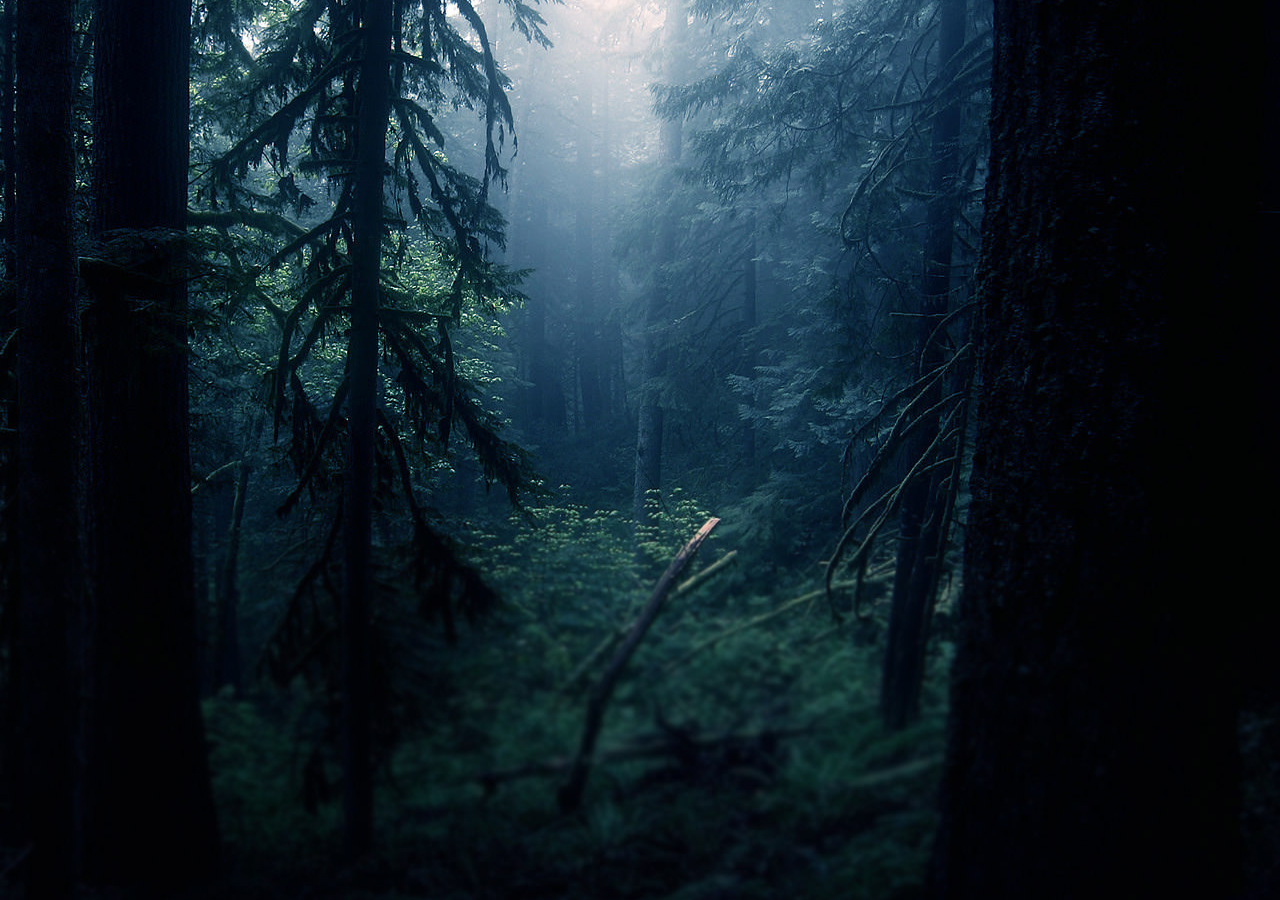
==== commit 9093e03d: "Сделал переключение между языками, подключил ejs на главную" ====
--- a/index.html
+++ b/index.html
@@ -9,72 +9,27 @@
     <link rel="stylesheet" href="css/kube.min.css" />
     <link rel="stylesheet" href="css/foo.css"/>
     <link href="//maxcdn.bootstrapcdn.com/font-awesome/4.2.0/css/font-awesome.min.css" rel="stylesheet">
-    <script src="//cdnjs.cloudflare.com/ajax/libs/jquery/2.1.1/jquery.js"></script>
-    <script src="js/kube.min.js"></script>
 
 </head>
 <body>
+    <div id="bg">
+        <img src="img/back.jpg" alt="">
+    </div>
+<!--<img src="img/back.jpg" alt="" class="bg">-->
+    <div id ="index"></div>
 
-<div id="bg">
-    <img src="img/back.jpg" alt="">
-</div>
-<!--<img src="img/back.jpg" alt="" class="bg">-->
-<header id="header">
-<div class="units-row end">
-    <div class="wrap"><div class="lang"><i class="fa fa-refresh"></i> <a href="">РУС</a> | <a href="">ENG</a></div>
-        <div class="unit-centered unit-40">
-            <div class="navigation-toggle" data-tools="navigation-toggle" data-target="#navbar-top">
-                <span><i class="fa fa-hand-o-left"></i></span>
-            </div>
-            <div id="navbar-top" class="center">
-                <a href="#" data-tools="modal" data-width="700" data-blur="true" data-title="О проекте" data-content="about.html">О проекте</a> | <a href="#" data-tools="modal" data-width="700" data-blur="true" data-title="Новости" data-content="news.html">Новости</a> | <a href="#" data-tools="modal" data-width="700" data-blur="true" data-title="Партнеры" data-content="partner.html">Партнеры</a>
-            </div>
-        </div>
-    </div>
-</div>
-</header>
-<!-- ************************************************************ -->
-<div class="wrap center logo">
-<img src="img/logo.png" alt=""/>
-    <div class="w">
-        <form method="post" action="" class="forms">
-            <label>
-                <input type="text" name="login" placeholder="Логин" class="width-100" />
-            </label>
-            <label>
-                <input type="password" name="password" placeholder="Пароль" class="width-100" />
-            </label>
-            <p>
-                <button class="btn btn-red width-100"><i class="fa fa-lock"></i> Войти</button>
-            </p>
-        </form>
-        <p><button class="btn width-100" id="show-modal"
-                   data-tools="modal" data-width="600" data-blur="true" data-title="Регистрация нового пользователя" data-content="reg.html">
-            <i class="fa fa-list-alt"></i> Регистрация
-        </button></p>
-            <p><button class="btn width-100" id="show-modal"
-                          data-tools="modal" data-width="600"  data-blur="true" data-title="Забыли пароль?" data-content="zab.html">
-                <i class="fa fa-stethoscope"></i> Забыли пароль?
-        </button></p>
-    </div>
-</div>
+<!-- Гуглы рекомендуют переносить загрузку скриптов в самый низ страницы, перед закрывающим боди -->
 
+<script src="//cdnjs.cloudflare.com/ajax/libs/jquery/2.1.1/jquery.js"></script>
+<script src="js/kube.min.js"></script>
+<script src="js/ejs.js"></script>
+<script src="js/hgs_func.js"></script>
+<script src="js/jquery.validationEngine.js"></script>
+<script src="js/jquery.validationEngine-ru.js"></script>
+<script src="js/validator.min.js"></script>
+<script src="js/jsencrypt.min.js"></script>
+<script src="js/index/index.js"></script>
+<script src="https://cdn.socket.io/socket.io-1.0.6.js"></script>
 
-<!-- ************************************************************ -->
-<footer id="footer">
-    <div class="wrap">
-        <div class="units-row">
-            <div class="unit-100">
-                <!--<div class="navigation-toggle" data-tools="navigation-toggle" data-target="#navbar-bottom">-->
-                    <!--<span><i class="fa fa-hand-o-left"></i></span>-->
-                <!--</div>-->
-                <!--<div id="navbar-bottom">-->
-                    <!--fsdfhsdfhdfjhdfjsdfjdfsj-->
-                <!--</div>-->
-                <p><i class="fa fa-wrench"></i> &copy; HEROgs 2014 <i class="fa fa-angellist"></i> &copy; co[de]sign</p>
-            </div>
-        </div>
-    </div>
-</footer>
 </body>
 </html>